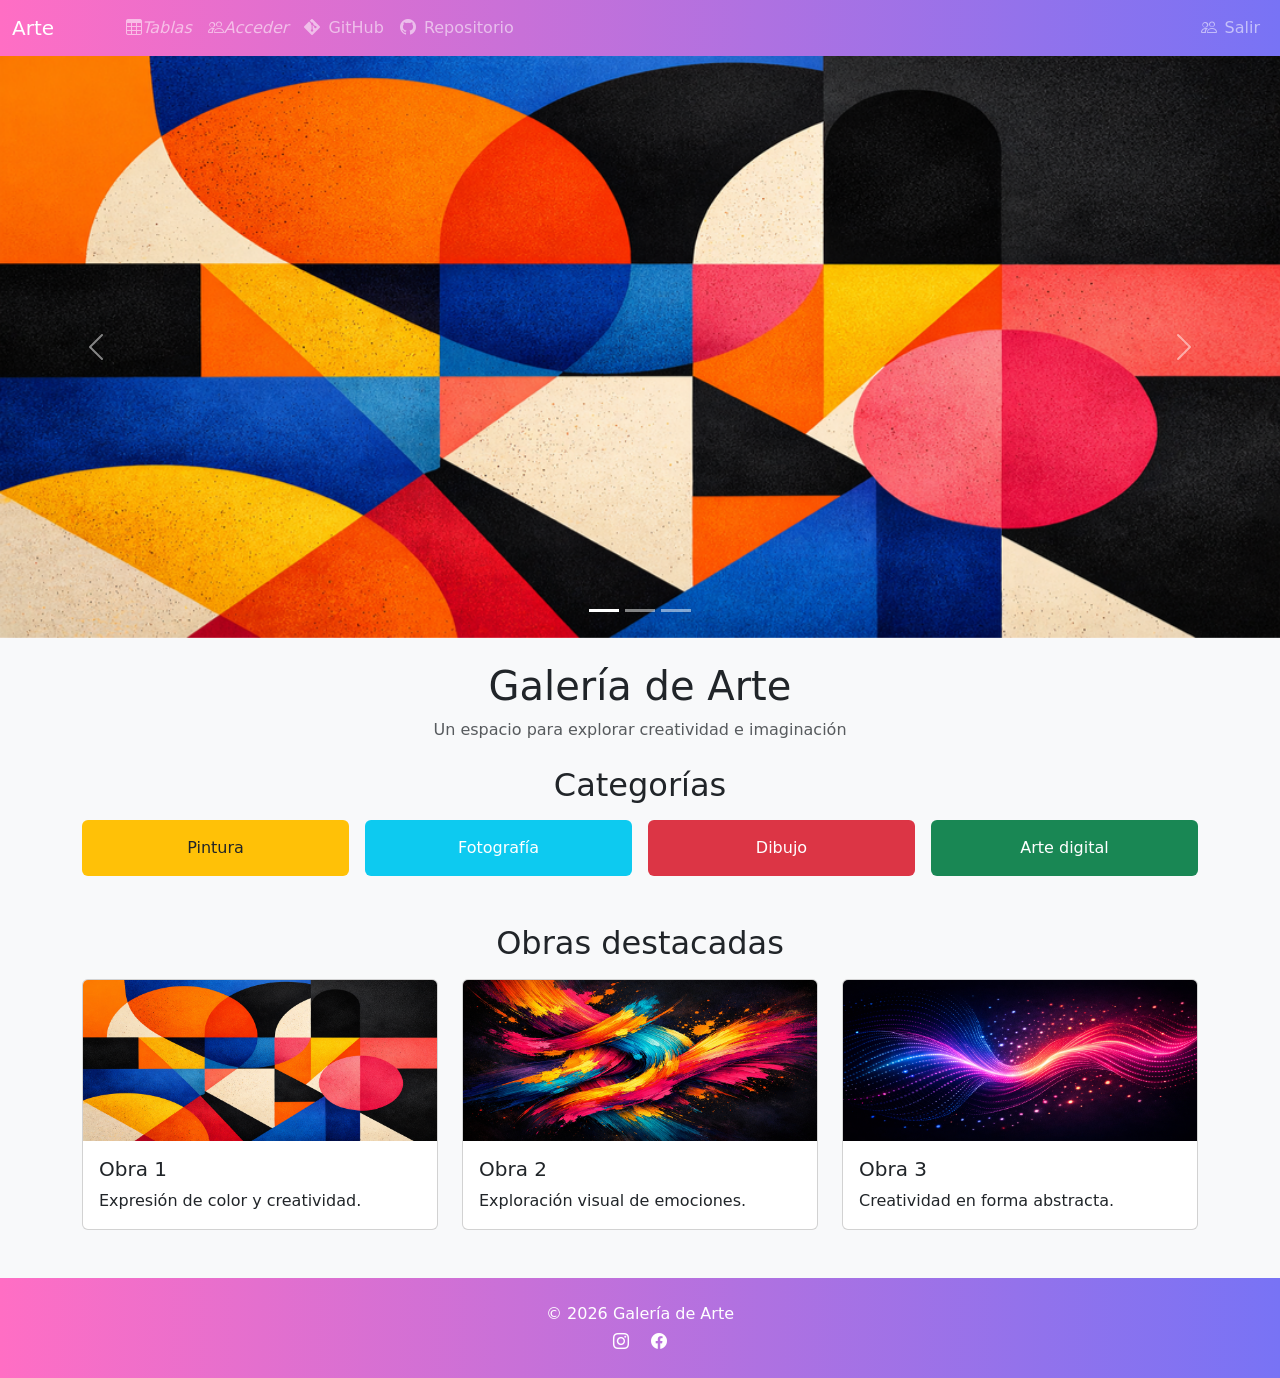
==== index.html @ 6f0d7291 "Update navigation links to use absolute paths" ====
<!DOCTYPE html>
<html lang="es-Co">

<head>
    <meta charset="UTF-8">
    <meta name="viewport" content="width=device-width, initial-scale=1.0">
    <title>Taller 3</title>
    <link rel="icon" type="image/x-icon" href="/assets/img/imagen1.png">
    <!-- seo tags -->
    <meta name="author" content="Angie Rodriguez">
    <meta name="description" content="taller 1 de maquetacion web">
    <meta name="keywords" content="TALLER,taller,Taller">
    <!--OPTIMIZATION TAGS  meta [name="" content=""]*5-->
    <meta name="theme-color" content="#000000">
    <meta name="MobileOptimized" content="width">
    <meta name="HandheldFriendly" content="true">
    <meta name="mobile-web-app-capable" content="yes">
    <meta name="apple-mobile-web-app-status-bar-style" content="black-traslucent">

    <!--BOOSTRAP CSS cdn-->
    <link href="https://cdn.jsdelivr.net/npm/bootstrap@5.3.8/dist/css/bootstrap.min.css" rel="stylesheet"
        integrity="sha384-sRIl4kxILFvY47J16cr9ZwB07vP4J8+LH7qKQnuqkuIAvNWLzeN8tE5YBujZqJLB" crossorigin="anonymous">
    <!-- Bootstrap Icons cdn -->
    <link rel="stylesheet" href="https://cdn.jsdelivr.net/npm/bootstrap-icons@1.13.1/font/bootstrap-icons.min.css">
    <!--BOOSTRAP CSS LOCAL 
    <link rel="stylesheet" href="taller3/assets/css/bootstrap.css">
    -->
    <style>
        body {
            background-color: #f8f9fa;
        }

        .navbar {
            background: linear-gradient(90deg, #ff6ec4, #7873f5);
        }

        .footer {
            background: linear-gradient(90deg, #ff6ec4, #7873f5);
        }
        .thead-art {
            background-color: #ff69b4;
            color: white;
        }
    </style>
</head>

<body>

    <!-- NAV -->
    <header class="sticky-top">
        <nav class="navbar navbar-expand-sm navbar-dark sticky-top ">
            <div class="container-fluid">
                <a class="navbar-brand" href="/index.html">Arte</a>

                <button class="navbar-toggler" type="button" data-bs-toggle="collapse" data-bs-target="#menu">
                    <span class="navbar-toggler-icon"></span>
                </button>

                <div class="collapse navbar-collapse" id="menu">
                    <ul class="navbar-nav mx-5">
                        
                        <li class="nav-item"><a class="nav-link" href="/app/tables.html"><i class="bi bi-table">Tablas</i></a></li>
                        <li class="nav-item"><a class="nav-link" href="/app/forms.html"><i class="bi bi-people">Acceder</i></a></li>
                        <li class="nav-item"><a class="nav-link" href="/app/github.html"><i class="bi bi-git me-2"></i>GitHub</a></li>
                        <li class="nav-item"><a class="nav-link" href="/app/repositorio.html"><i class="bi bi-github me-2"></i>Repositorio</a></li>
                    </ul>
                    <ul class="navbar-nav ms-auto">
                        <li class="nav-item">
                            <a class="nav-link" href="/app/forms.html">
                                <i class="bi bi-people me-2"></i>Salir
                            </a>
                        </li>
                    </ul>
                </div>
            </div>
        </nav>
    </header>

    <main>

        <!-- CAROUSEL -->
        <div id="demo" class="carousel slide" data-bs-ride="carousel">

            <div class="carousel-indicators">
                <button data-bs-target="#demo" data-bs-slide-to="0" class="active"></button>
                <button data-bs-target="#demo" data-bs-slide-to="1"></button>
                <button data-bs-target="#demo" data-bs-slide-to="2"></button>
            </div>

            <div class="carousel-inner">
                <div class="carousel-item active">
                    <img src="assets/img/imagen1.png" class="d-block w-100" alt="arte 1">
                </div>

                <div class="carousel-item">
                    <img src="assets/img/imagen2.png" class="d-block w-100" alt="arte 2">
                </div>

                <div class="carousel-item">
                    <img src="assets/img/imagen3.png" class="d-block w-100" alt="arte 3">
                </div>
            </div>

            <button class="carousel-control-prev" type="button" data-bs-target="#demo" data-bs-slide="prev">
                <span class="carousel-control-prev-icon"></span>
            </button>

            <button class="carousel-control-next" type="button" data-bs-target="#demo" data-bs-slide="next">
                <span class="carousel-control-next-icon"></span>
            </button>

        </div>

        <!-- TITULO -->
        <h1 class="text-center mt-4">Galería de Arte</h1>
        <p class="text-center text-muted">
            Un espacio para explorar creatividad e imaginación
        </p>

        <!-- CATEGORÍAS -->
        <div class="container my-4">
            <h2 class="text-center mb-3">Categorías</h2>

            <div class="row g-3 text-center">

                <div class="col-md-3">
                    <div class="p-3 bg-warning rounded">Pintura</div>
                </div>

                <div class="col-md-3">
                    <div class="p-3 bg-info text-white rounded">Fotografía</div>
                </div>

                <div class="col-md-3">
                    <div class="p-3 bg-danger text-white rounded">Dibujo</div>
                </div>

                <div class="col-md-3">
                    <div class="p-3 bg-success text-white rounded">Arte digital</div>
                </div>

            </div>
        </div>

        <!-- GALERÍA -->
        <div class="container my-5">
            <h2 class="text-center mb-3">Obras destacadas</h2>

            <div class="row g-4">

                <div class="col-md-4">
                    <div class="card">
                        <img src="assets/img/imagen1.png" class="card-img-top" alt="obra 1">
                        <div class="card-body">
                            <h5 class="card-title">Obra 1</h5>
                            <p class="card-text">Expresión de color y creatividad.</p>
                        </div>
                    </div>
                </div>

                <div class="col-md-4">
                    <div class="card">
                        <img src="assets/img/imagen2.png" class="card-img-top" alt="obra 2">
                        <div class="card-body">
                            <h5 class="card-title">Obra 2</h5>
                            <p class="card-text">Exploración visual de emociones.</p>
                        </div>
                    </div>
                </div>

                <div class="col-md-4">
                    <div class="card">
                        <img src="assets/img/imagen3.png" class="card-img-top" alt="obra 3">
                        <div class="card-body">
                            <h5 class="card-title">Obra 3</h5>
                            <p class="card-text">Creatividad en forma abstracta.</p>
                        </div>
                    </div>
                </div>

            </div>
        </div>

    </main>

    <!-- FOOTER -->
    <footer class="footer text-center p-4  text-white">
        <p class="mb-1">© 2026 Galería de Arte</p>
        <i class="bi bi-instagram mx-2"></i>
        <i class="bi bi-facebook mx-2"></i>
    </footer>

    <script src="https://cdn.jsdelivr.net/npm/bootstrap@5.3.8/dist/js/bootstrap.bundle.min.js"></script>
</body>

</html>
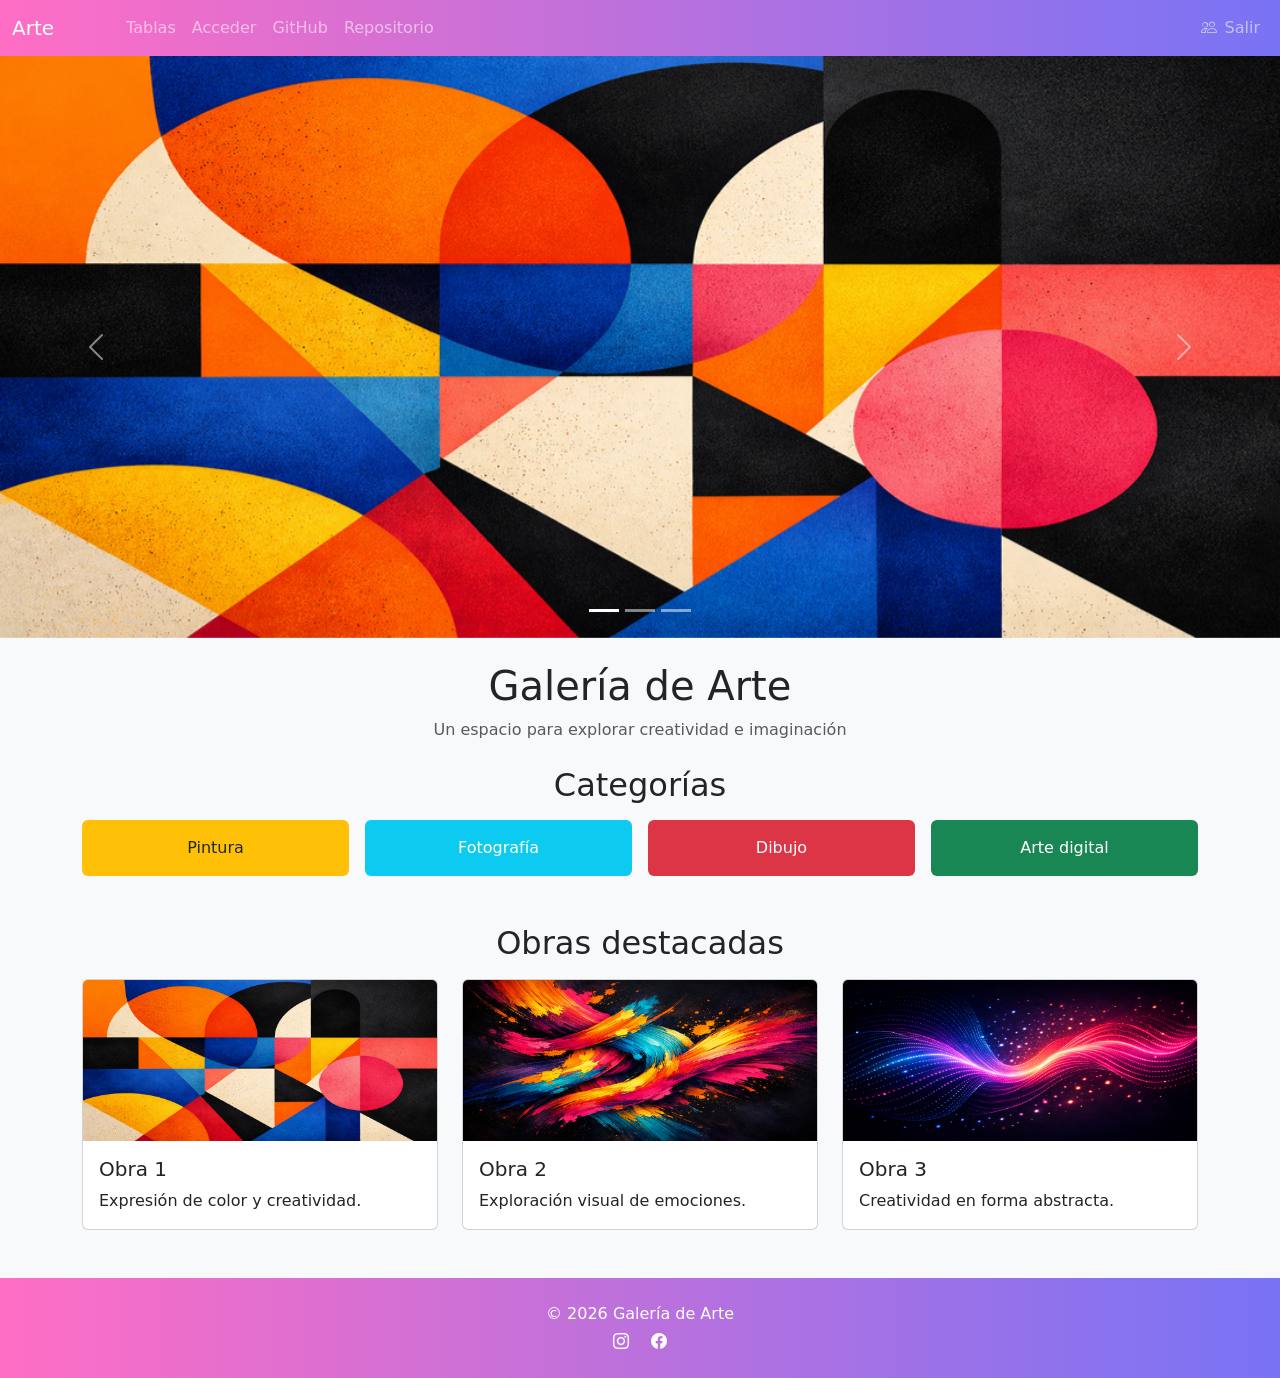
==== commit 33c20d93: "Actualizacion" ====
--- a/index.html
+++ b/index.html
@@ -16,7 +16,6 @@
     <meta name="HandheldFriendly" content="true">
     <meta name="mobile-web-app-capable" content="yes">
     <meta name="apple-mobile-web-app-status-bar-style" content="black-traslucent">
-
     <!--BOOSTRAP CSS cdn-->
     <link href="https://cdn.jsdelivr.net/npm/bootstrap@5.3.8/dist/css/bootstrap.min.css" rel="stylesheet"
         integrity="sha384-sRIl4kxILFvY47J16cr9ZwB07vP4J8+LH7qKQnuqkuIAvNWLzeN8tE5YBujZqJLB" crossorigin="anonymous">
@@ -37,6 +36,7 @@
         .footer {
             background: linear-gradient(90deg, #ff6ec4, #7873f5);
         }
+
         .thead-art {
             background-color: #ff69b4;
             color: white;
@@ -58,15 +58,15 @@
 
                 <div class="collapse navbar-collapse" id="menu">
                     <ul class="navbar-nav mx-5">
-                        
-                        <li class="nav-item"><a class="nav-link" href="/app/tables.html"><i class="bi bi-table">Tablas</i></a></li>
-                        <li class="nav-item"><a class="nav-link" href="/app/forms.html"><i class="bi bi-people">Acceder</i></a></li>
-                        <li class="nav-item"><a class="nav-link" href="/app/github.html"><i class="bi bi-git me-2"></i>GitHub</a></li>
-                        <li class="nav-item"><a class="nav-link" href="/app/repositorio.html"><i class="bi bi-github me-2"></i>Repositorio</a></li>
+
+                        <li class="nav-item"><a class="nav-link" href="app/tables.html">Tablas</a></li>
+                        <li class="nav-item"><a class="nav-link" href="app/forms.html">Acceder</a></li>
+                        <li class="nav-item"><a class="nav-link" href="app/github.html">GitHub</a></li>
+                        <li class="nav-item"><a class="nav-link" href="app/repositorio.html">Repositorio</a></li>
                     </ul>
                     <ul class="navbar-nav ms-auto">
                         <li class="nav-item">
-                            <a class="nav-link" href="/app/forms.html">
+                            <a class="nav-link" href="app/forms.html">
                                 <i class="bi bi-people me-2"></i>Salir
                             </a>
                         </li>
@@ -193,4 +193,4 @@
     <script src="https://cdn.jsdelivr.net/npm/bootstrap@5.3.8/dist/js/bootstrap.bundle.min.js"></script>
 </body>
 
-</html>
+</html>
